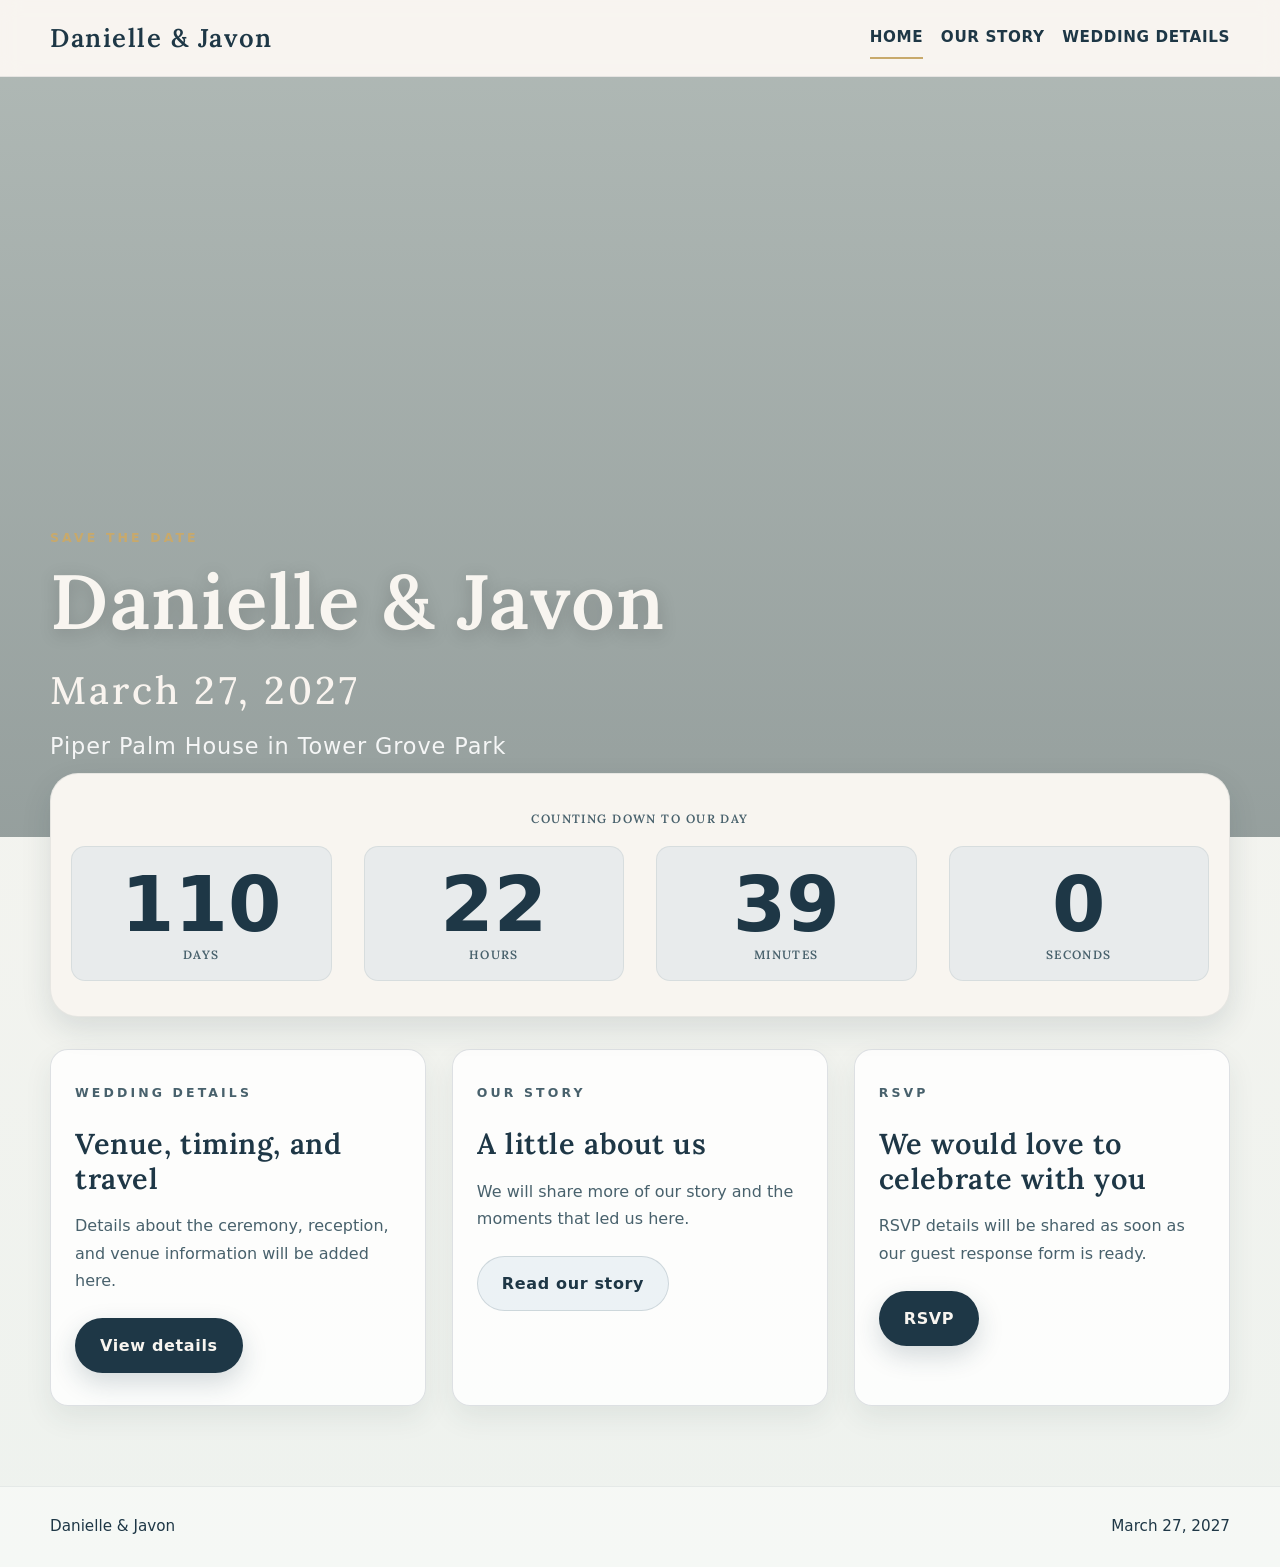
==== index.html @ af9ecaa1 "Add files via upload" ====
<!DOCTYPE html>
<html lang="en">
  <head>
    <meta charset="UTF-8" />
    <meta name="viewport" content="width=device-width, initial-scale=1.0" />
    <title>Danielle & Javon | Wedding</title>
    <meta
      name="description"
      content="Danielle and Javon are getting married on March 27, 2027 at Piper Palm House in Tower Grove Park."
    />
    <meta name="robots" content="noindex" />
    <link rel="preconnect" href="https://fonts.googleapis.com" />
    <link rel="preconnect" href="https://fonts.gstatic.com" crossorigin />
    <link href="https://fonts.googleapis.com/css2?family=Lora:wght@500;600&display=swap" rel="stylesheet" />
    <link rel="stylesheet" href="style.css" />
    <script src="script.js" defer></script>
  </head>
  <body class="home-page">
    <header class="site-header">
      <div class="container nav-wrap">
        <a class="brand" href="index.html" aria-label="Danielle and Javon home">Danielle &amp; Javon</a>
        <button class="menu-toggle" type="button" aria-expanded="false" aria-controls="site-navigation" aria-label="Open navigation menu">Menu</button>
        <nav class="site-nav" id="site-navigation" aria-label="Main navigation">
          <a href="index.html" class="nav-link active">Home</a>
          <a href="our-story.html" class="nav-link">Our Story</a>
          <a href="wedding-details.html" class="nav-link">Wedding Details</a>
        </nav>
      </div>
    </header>

    <main>
      <section class="hero-section">
        <div class="hero-image" role="img" aria-label="Couple standing together outdoors in warm natural light"></div>
        <div class="hero-content container">
          <p class="eyebrow">Save the date</p>
          <h1>Danielle &amp; Javon</h1>
          <p class="date-line">March 27, 2027</p>
          <p class="venue-line">Piper Palm House in Tower Grove Park</p>
        </div>
      </section>

      <section class="countdown-section">
        <div class="container countdown-shell">
          <p class="countdown-label">Counting down to our day</p>
          <p class="sr-only" id="countdown-description">Countdown to March 27, 2027.</p>
          <div class="countdown" data-countdown aria-describedby="countdown-description" aria-live="off"></div>
        </div>
      </section>

      <section class="feature-grid container">
        <article class="feature-card">
          <p class="eyebrow">Wedding details</p>
          <h2>Venue, timing, and travel</h2>
          <p>Details about the ceremony, reception, and venue information will be added here.</p>
          <a class="button button-primary" href="wedding-details.html">View details</a>
        </article>

        <article class="feature-card">
          <p class="eyebrow">Our story</p>
          <h2>A little about us</h2>
          <p>We will share more of our story and the moments that led us here.</p>
          <a class="button button-secondary" href="our-story.html">Read our story</a>
        </article>

        <article class="feature-card">
          <p class="eyebrow">RSVP</p>
          <h2>We would love to celebrate with you</h2>
          <p>RSVP details will be shared as soon as our guest response form is ready.</p>
          <span class="button button-primary">RSVP</span>
        </article>
      </section>
    </main>

    <footer class="site-footer">
      <div class="container footer-wrap">
        <p>Danielle &amp; Javon</p>
        <p>March 27, 2027</p>
      </div>
    </footer>
  </body>
</html>
---- style.css ----
:root {
  --color-ivory: #f8f5f0;
  --color-cream: #f3efe9;
  --color-sage: #a7b8a2;
  --color-sage-deep: #7b9279;
  --color-sky: #c9d9e7;
  --color-blue-soft: #b8cfe0;
  --color-blue-deep: #1e3746;
  --color-gold: #c8a96b;
  --color-text: #1d2f38;
  --color-text-soft: #48616c;
  --color-card: rgba(255, 255, 255, 0.82);
  --color-border: rgba(30, 55, 70, 0.14);
  --shadow-soft: 0 12px 30px rgba(28, 46, 54, 0.12);
  --shadow-card: 0 12px 28px rgba(38, 60, 70, 0.08);
  --radius-md: 18px;
  --radius-lg: 28px;
  --container: 1180px;
  --font-display: "Lora", Georgia, serif;
  --font-body: "Segoe UI", system-ui, -apple-system, BlinkMacSystemFont, Arial, sans-serif;
  --space-1: 0.5rem;
  --space-2: 1rem;
  --space-3: 1.5rem;
  --space-4: 2rem;
  --space-5: 3rem;
  --space-6: 4rem;
}

* {
  box-sizing: border-box;
}

html {
  scroll-behavior: smooth;
}

body {
  margin: 0;
  font-family: var(--font-body);
  font-weight: 400;
  background: linear-gradient(180deg, var(--color-ivory), #eef2ee 100%);
  color: var(--color-text);
  line-height: 1.7;
}

img {
  max-width: 100%;
  display: block;
}

a {
  color: inherit;
  text-decoration: none;
}

button,
input,
select,
textarea {
  font: inherit;
}

.container {
  width: min(var(--container), calc(100% - 2rem));
  margin: 0 auto;
}

.narrow {
  max-width: 760px;
}

.sr-only {
  position: absolute;
  width: 1px;
  height: 1px;
  padding: 0;
  margin: -1px;
  overflow: hidden;
  clip: rect(0, 0, 0, 0);
  white-space: nowrap;
  border: 0;
}

.site-header {
  position: sticky;
  top: 0;
  z-index: 10;
  background: rgba(248, 245, 240, 0.82);
  backdrop-filter: blur(10px);
  border-bottom: 1px solid rgba(30, 55, 70, 0.08);
}

.nav-wrap {
  display: flex;
  align-items: center;
  justify-content: space-between;
  gap: var(--space-3);
  min-height: 76px;
}

.brand {
  font-family: var(--font-display);
  font-weight: 600;
  font-size: clamp(1.2rem, 2vw, 1.7rem);
  letter-spacing: 0.06em;
  color: var(--color-blue-deep);
  white-space: nowrap;
}

.site-nav {
  display: flex;
  flex-wrap: wrap;
  justify-content: flex-end;
  gap: 0.25rem 1.1rem;
}

.menu-toggle {
  display: none;
  align-items: center;
  justify-content: center;
  min-height: 44px;
  padding: 0.55rem 0.9rem;
  border: 1px solid rgba(30, 55, 70, 0.18);
  border-radius: 10px;
  background: rgba(255, 255, 255, 0.58);
  color: var(--color-blue-deep);
  font-weight: 600;
  cursor: pointer;
}

.menu-toggle:focus-visible {
  outline: 3px solid rgba(200, 169, 107, 0.55);
  outline-offset: 2px;
}

.nav-link {
  position: relative;
  color: var(--color-blue-deep);
  font-size: 0.95rem;
  font-weight: 600;
  letter-spacing: 0.04em;
  text-transform: uppercase;
  padding: 0.35rem 0;
}

.nav-link::after {
  content: "";
  position: absolute;
  left: 0;
  bottom: -0.15rem;
  width: 100%;
  height: 2px;
  background: var(--color-gold);
  transform: scaleX(0);
  transform-origin: center;
  transition: transform 0.2s ease;
}

.nav-link:hover::after,
.nav-link:focus-visible::after,
.nav-link.active::after {
  transform: scaleX(1);
}

.home-page .hero-section {
  position: relative;
  min-height: 760px;
  display: flex;
  align-items: flex-end;
  background: #d9e1db;
  overflow: hidden;
}

.hero-image {
  position: absolute;
  inset: 0;
  background-image: linear-gradient(rgba(23, 36, 42, 0.22), rgba(23, 36, 42, 0.35)), url('images/CBC02798.jpg');
  background-size: cover;
  background-position: center 20%;
  background-repeat: no-repeat;
  transform: scale(1.02);
}

.hero-content {
  position: relative;
  z-index: 1;
  padding: 8rem 0 4.5rem;
  color: var(--color-ivory);
}

.eyebrow {
  margin: 0 0 0.8rem;
  font-size: 0.78rem;
  letter-spacing: 0.25em;
  text-transform: uppercase;
  font-weight: 600;
  color: var(--color-gold);
}

.hero-content h1,
.page-intro h1,
.details-grid h2,
.feature-card h2,
.story-copy h2,
.registry-card h2,
.party-content h2,
.faq-question {
  font-family: var(--font-display);
  letter-spacing: 0.02em;
  font-weight: 600;
}

.hero-content h1 {
  margin: 0;
  font-size: clamp(2.8rem, 6vw, 6rem);
  line-height: 1.05;
  font-weight: 600;
  text-shadow: 0 4px 18px rgba(0, 0, 0, 0.18);
}

.date-line {
  margin: 1rem 0 0.25rem;
  font-size: clamp(1.5rem, 3vw, 2.6rem);
  letter-spacing: 0.08em;
  color: #f9f4ef;
  font-family: var(--font-display);
  font-weight: 500;
}

.venue-line {
  margin: 0;
  font-size: clamp(1.05rem, 2vw, 1.4rem);
  color: rgba(255, 255, 255, 0.9);
  letter-spacing: 0.04em;
}

.countdown-section {
  position: relative;
  z-index: 2;
  margin-top: -64px;
  padding: 0 0 var(--space-4);
}

.countdown-shell {
  background: var(--color-ivory);
  border: 1px solid rgba(30, 55, 70, 0.08);
  border-radius: var(--radius-lg);
  box-shadow: var(--shadow-soft);
  padding: 2.2rem 1.25rem;
  text-align: center;
}

.countdown-label {
  margin: 0 0 1rem;
  color: var(--color-text-soft);
  font-family: var(--font-display);
  font-weight: 600;
  letter-spacing: 0.12em;
  text-transform: uppercase;
  font-size: 0.75rem;
}

.countdown {
  display: grid;
  grid-template-columns: repeat(4, minmax(0, 1fr));
  gap: clamp(1rem, 3vw, 2rem);
}

.countdown span {
  display: flex;
  flex-direction: column;
  align-items: center;
  justify-content: center;
  min-width: 0;
  padding: 1rem 0.5rem;
  border-radius: 14px;
  background: rgba(184, 207, 224, 0.25);
  border: 1px solid rgba(30, 55, 70, 0.08);
  color: var(--color-blue-deep);
}

.countdown-number {
  font-family: var(--font-body);
  font-size: clamp(3.5rem, 6vw, 5.5rem);
  font-weight: 600;
  line-height: 1.1;
}

.countdown-unit-label {
  color: var(--color-text-soft);
  font-family: var(--font-display);
  font-size: 0.75rem;
  font-weight: 600;
  letter-spacing: 0.12em;
  line-height: 1.4;
  text-transform: uppercase;
}

.feature-grid,
.registry-grid,
.details-grid,
.party-grid {
  display: grid;
  gap: 1.6rem;
}

.feature-grid {
  grid-template-columns: repeat(3, minmax(0, 1fr));
  padding: 0 0 5rem;
}

.feature-card,
.detail-card,
.registry-card,
.party-card,
.story-photo-card,
.form-shell,
.faq-shell {
  background: var(--color-card);
  border: 1px solid var(--color-border);
  border-radius: var(--radius-md);
  box-shadow: var(--shadow-card);
}

.feature-card {
  padding: 2rem 1.5rem;
}

.feature-card h2 {
  margin: 0 0 1rem;
  font-size: clamp(1.8rem, 2vw, 2.3rem);
  line-height: 1.2;
  color: var(--color-blue-deep);
}

.feature-card p {
  margin: 0 0 1.5rem;
  color: var(--color-text-soft);
}

.button {
  display: inline-flex;
  align-items: center;
  justify-content: center;
  min-height: 48px;
  padding: 0.8rem 1.5rem;
  border-radius: 999px;
  border: 1px solid transparent;
  font-weight: 600;
  letter-spacing: 0.04em;
  transition: transform 0.2s ease, box-shadow 0.2s ease;
}

.button:hover,
.button:focus-visible {
  transform: translateY(-1px);
}

.button-primary {
  background: var(--color-blue-deep);
  color: var(--color-ivory);
  box-shadow: 0 10px 26px rgba(30, 55, 70, 0.18);
}

.button-secondary {
  background: rgba(184, 207, 224, 0.24);
  border-color: rgba(30, 55, 70, 0.15);
  color: var(--color-blue-deep);
}

.page-intro {
  padding: 5rem 0 2rem;
  text-align: center;
}

.intro-compact {
  padding-top: 4rem;
}

.page-intro h1 {
  margin: 0;
  color: var(--color-blue-deep);
  font-size: clamp(2.4rem, 5vw, 4.5rem);
  line-height: 1.1;
}

.content-section {
  padding: 0 0 4rem;
}

.story-layout {
  display: grid;
  grid-template-columns: 1.1fr 1.4fr;
  gap: 2rem;
  align-items: start;
}

.story-copy {
  padding: 2rem 1.5rem;
  background: var(--color-card);
  border: 1px solid var(--color-border);
  border-radius: var(--radius-md);
  box-shadow: var(--shadow-card);
}

.story-copy p {
  margin: 0 0 1.2rem;
  color: var(--color-text-soft);
  font-size: 1.05rem;
}

.story-photo-stack {
  display: grid;
  grid-template-columns: 1fr 0.9fr;
  gap: 1rem;
}

.story-photo-card {
  overflow: hidden;
  min-height: 220px;
}

.story-photo-large {
  grid-column: 1 / -1;
  min-height: 360px;
}

.story-photo-card img {
  width: 100%;
  height: 100%;
  object-fit: cover;
}

.details-grid {
  grid-template-columns: repeat(2, minmax(0, 1fr));
}

.detail-card {
  padding: 2rem 1.5rem;
}

.detail-card-wide {
  grid-column: span 2;
}

.detail-label {
  margin: 0 0 0.8rem;
  color: var(--color-gold);
  font-size: 0.72rem;
  letter-spacing: 0.18em;
  text-transform: uppercase;
  font-weight: 600;
}

.schedule-list {
  display: grid;
  gap: 0.35rem;
  margin: 0;
  padding: 0;
  list-style: none;
}

.schedule-list li {
  display: grid;
  grid-template-columns: 5.4rem minmax(0, 1fr);
  gap: 0.75rem;
}

.schedule-time {
  display: inline-block;
  margin: 0;
}

.detail-card .schedule-note {
  margin: 0.8rem 0 0;
  font-size: 0.9rem;
}

.detail-card h2,
.registry-card h2,
.party-content h2 {
  margin: 0 0 0.8rem;
  color: var(--color-blue-deep);
  font-size: clamp(1.6rem, 2vw, 2.2rem);
}

.detail-card p,
.registry-card p,
.party-content p,
.form-note p {
  margin: 0;
  color: var(--color-text-soft);
}

.party-grid {
  grid-template-columns: repeat(3, minmax(0, 1fr));
}

.party-card {
  overflow: hidden;
}

.party-photo-wrap {
  height: 330px;
  background: #dfe7e0;
}

.party-photo-wrap img {
  width: 100%;
  height: 100%;
  object-fit: cover;
  object-position: center;
}

.party-content {
  padding: 1.4rem 1.2rem 1.5rem;
}

.role {
  margin: 0 0 0.75rem;
  color: var(--color-gold);
  font-weight: 600;
  letter-spacing: 0.08em;
  text-transform: uppercase;
  font-size: 0.75rem;
}

.gallery-grid {
  display: grid;
  grid-template-columns: repeat(12, minmax(0, 1fr));
  gap: 1rem;
}

.gallery-item {
  margin: 0;
  overflow: hidden;
  border-radius: var(--radius-md);
  box-shadow: var(--shadow-card);
  background: #dfeae0;
}

.gallery-item img {
  width: 100%;
  height: 100%;
  object-fit: cover;
  display: block;
}

.gallery-landscape {
  grid-column: span 7;
  min-height: 280px;
}

.gallery-portrait {
  grid-column: span 5;
  min-height: 420px;
}

.registry-grid {
  grid-template-columns: repeat(3, minmax(0, 1fr));
}

.registry-card {
  padding: 2rem 1.5rem;
  display: flex;
  flex-direction: column;
  gap: 1rem;
}

.form-shell,
.faq-shell {
  max-width: 760px;
  margin: 0 auto;
  padding: 2rem 1.5rem;
}

.form-note {
  margin-bottom: 1.5rem;
  padding: 1rem 1.1rem;
  border-left: 3px solid var(--color-gold);
  background: rgba(200, 169, 107, 0.08);
  border-radius: 10px;
}

.rsvp-form {
  display: grid;
  gap: 1.2rem;
}

.form-row {
  display: grid;
  gap: 0.5rem;
}

.form-row label {
  font-weight: 400;
  color: var(--color-blue-deep);
}

.form-row input,
.form-row select,
.form-row textarea {
  width: 100%;
  padding: 0.9rem 1rem;
  border: 1px solid rgba(30, 55, 70, 0.2);
  border-radius: 12px;
  background: rgba(255, 255, 255, 0.8);
  color: var(--color-text);
}

.form-row input:disabled,
.form-row select:disabled,
.form-row textarea:disabled {
  cursor: not-allowed;
  background: rgba(230, 234, 236, 0.55);
  color: rgba(29, 47, 56, 0.7);
}

.faq-list {
  display: grid;
  gap: 0.8rem;
}

.faq-item {
  border: 1px solid rgba(30, 55, 70, 0.1);
  border-radius: 14px;
  background: rgba(255, 255, 255, 0.58);
  overflow: hidden;
}

.faq-question {
  width: 100%;
  padding: 1.1rem 1.2rem;
  border: 0;
  background: transparent;
  text-align: left;
  font-size: 1.1rem;
  color: var(--color-blue-deep);
  cursor: pointer;
  display: flex;
  align-items: center;
  justify-content: space-between;
  gap: 1rem;
}

.faq-question::after {
  content: "+";
  font-size: 1.5rem;
  color: var(--color-gold);
}

.faq-item.open .faq-question::after {
  content: "−";
}

.faq-answer {
  max-height: 0;
  overflow: hidden;
  transition: max-height 0.25s ease;
}

.faq-answer p {
  margin: 0;
  padding: 0 1.2rem 1.1rem;
  color: var(--color-text-soft);
}

.faq-item.open .faq-answer {
  max-height: 200px;
}

.site-footer {
  border-top: 1px solid rgba(30, 55, 70, 0.08);
  background: rgba(255, 255, 255, 0.4);
  color: var(--color-blue-deep);
}

.footer-wrap {
  display: flex;
  justify-content: space-between;
  align-items: center;
  gap: 1rem;
  min-height: 80px;
  font-size: 0.95rem;
}

@media (max-width: 900px) {
  .feature-grid,
  .details-grid,
  .party-grid,
  .registry-grid,
  .story-layout {
    grid-template-columns: 1fr;
  }

  .detail-card-wide {
    grid-column: span 1;
  }

  .home-page .hero-section {
    min-height: 620px;
  }

  .gallery-landscape,
  .gallery-portrait {
    grid-column: span 12;
    min-height: 280px;
  }
}

@media (max-width: 700px) {
  .site-header {
    position: static;
  }

  .nav-wrap {
    flex-direction: row;
    flex-wrap: wrap;
    justify-content: space-between;
    padding: 1rem 0 1.2rem;
  }

  .menu-toggle {
    display: inline-flex;
  }

  .site-nav {
    display: none;
    flex-direction: column;
    align-items: stretch;
    width: 100%;
    gap: 0.15rem;
    padding-top: 0.8rem;
  }

  .site-nav.is-open {
    display: flex;
  }

  .nav-link {
    padding: 0.5rem 0;
    text-align: center;
  }

  .hero-content {
    padding-top: 6rem;
  }

  .hero-content h1 {
    font-size: clamp(2.35rem, 11vw, 3.2rem);
  }

  .countdown-section {
    margin-top: -32px;
  }

  .countdown {
    grid-template-columns: repeat(2, minmax(0, 1fr));
    gap: 0.7rem;
  }

  .countdown span {
    width: 100%;
    padding: 0.75rem 0.25rem;
  }

  .countdown-number {
    font-size: clamp(2.4rem, 13vw, 3.5rem);
  }

  .story-photo-stack {
    grid-template-columns: 1fr;
  }

  .footer-wrap {
    flex-direction: column;
    justify-content: center;
    text-align: center;
    padding: 1rem 0;
  }
}
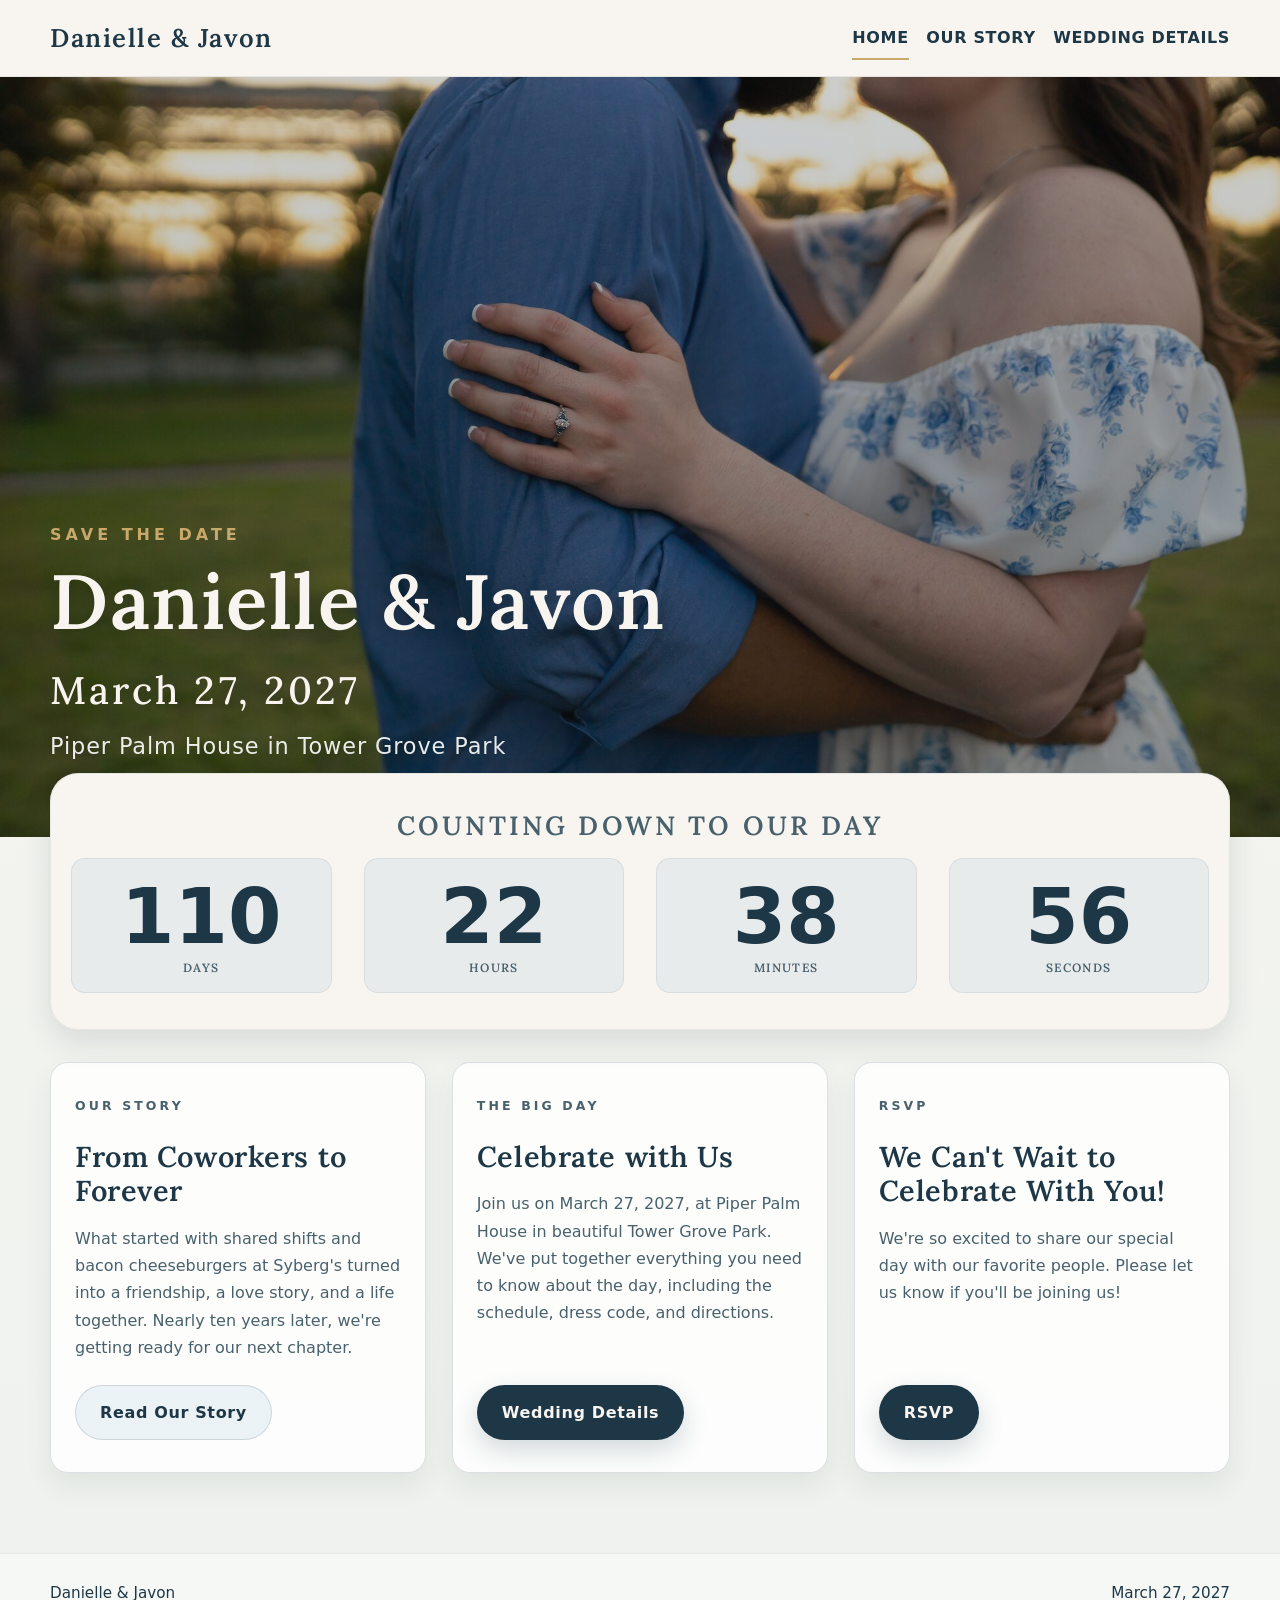
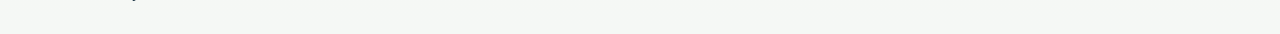
==== commit 8afb1953: "Update wedding website - homepage and details" ====
--- a/index.html
+++ b/index.html
@@ -32,7 +32,7 @@
       <section class="hero-section">
         <div class="hero-image" role="img" aria-label="Couple standing together outdoors in warm natural light"></div>
         <div class="hero-content container">
-          <p class="eyebrow">Save the date</p>
+          <p class="eyebrow">Save the Date</p>
           <h1>Danielle &amp; Javon</h1>
           <p class="date-line">March 27, 2027</p>
           <p class="venue-line">Piper Palm House in Tower Grove Park</p>
@@ -41,7 +41,7 @@
 
       <section class="countdown-section">
         <div class="container countdown-shell">
-          <p class="countdown-label">Counting down to our day</p>
+          <p class="countdown-label">Counting Down to Our Day</p>
           <p class="sr-only" id="countdown-description">Countdown to March 27, 2027.</p>
           <div class="countdown" data-countdown aria-describedby="countdown-description" aria-live="off"></div>
         </div>
@@ -49,23 +49,23 @@
 
       <section class="feature-grid container">
         <article class="feature-card">
-          <p class="eyebrow">Wedding details</p>
-          <h2>Venue, timing, and travel</h2>
-          <p>Details about the ceremony, reception, and venue information will be added here.</p>
-          <a class="button button-primary" href="wedding-details.html">View details</a>
+          <p class="eyebrow">Our Story</p>
+          <h2>From Coworkers to Forever</h2>
+          <p>What started with shared shifts and bacon cheeseburgers at Syberg's turned into a friendship, a love story, and a life together. Nearly ten years later, we're getting ready for our next chapter.</p>
+          <a class="button button-secondary" href="our-story.html">Read Our Story</a>
         </article>
 
         <article class="feature-card">
-          <p class="eyebrow">Our story</p>
-          <h2>A little about us</h2>
-          <p>We will share more of our story and the moments that led us here.</p>
-          <a class="button button-secondary" href="our-story.html">Read our story</a>
+          <p class="eyebrow">The Big Day</p>
+          <h2>Celebrate with Us</h2>
+          <p>Join us on March 27, 2027, at Piper Palm House in beautiful Tower Grove Park. We've put together everything you need to know about the day, including the schedule, dress code, and directions.</p>
+          <a class="button button-primary" href="wedding-details.html">Wedding Details</a>
         </article>
 
         <article class="feature-card">
           <p class="eyebrow">RSVP</p>
-          <h2>We would love to celebrate with you</h2>
-          <p>RSVP details will be shared as soon as our guest response form is ready.</p>
+          <h2>We Can't Wait to Celebrate With You!</h2>
+          <p>We're so excited to share our special day with our favorite people. Please let us know if you'll be joining us!</p>
           <span class="button button-primary">RSVP</span>
         </article>
       </section>
--- a/style.css
+++ b/style.css
@@ -101,7 +101,7 @@
 .brand {
   font-family: var(--font-display);
   font-weight: 600;
-  font-size: clamp(1.2rem, 2vw, 1.7rem);
+  font-size: clamp(1.3rem, 2vw, 1.8rem);
   letter-spacing: 0.06em;
   color: var(--color-blue-deep);
   white-space: nowrap;
@@ -136,7 +136,7 @@
 .nav-link {
   position: relative;
   color: var(--color-blue-deep);
-  font-size: 0.95rem;
+  font-size: 1rem;
   font-weight: 600;
   letter-spacing: 0.04em;
   text-transform: uppercase;
@@ -197,6 +197,10 @@
   color: var(--color-gold);
 }
 
+.hero-content .eyebrow {
+  font-size: 1rem;
+}
+
 .hero-content h1,
 .page-intro h1,
 .details-grid h2,
@@ -237,7 +241,8 @@
 .countdown-section {
   position: relative;
   z-index: 2;
-  margin-top: -64px;
+  transform: translateY(-64px);
+  margin-bottom: -64px;
   padding: 0 0 var(--space-4);
 }
 
@@ -257,7 +262,8 @@
   font-weight: 600;
   letter-spacing: 0.12em;
   text-transform: uppercase;
-  font-size: 0.75rem;
+  font-size: clamp(1.25rem, 2.4vw, 1.65rem);
+  line-height: 1.25;
 }
 
 .countdown {
@@ -326,6 +332,16 @@
   padding: 2rem 1.5rem;
 }
 
+.home-page .feature-card {
+  display: flex;
+  flex-direction: column;
+}
+
+.home-page .feature-card .button {
+  align-self: flex-start;
+  margin-top: auto;
+}
+
 .feature-card h2 {
   margin: 0 0 1rem;
   font-size: clamp(1.8rem, 2vw, 2.3rem);
@@ -377,6 +393,11 @@
   padding-top: 4rem;
 }
 
+.page-details .page-intro .eyebrow {
+  margin-bottom: 0.65rem;
+  font-size: 0.9rem;
+}
+
 .page-intro h1 {
   margin: 0;
   color: var(--color-blue-deep);
@@ -437,6 +458,33 @@
 
 .detail-card {
   padding: 2rem 1.5rem;
+}
+
+.page-details .venue-card {
+  display: grid;
+  grid-template-columns: minmax(0, 1fr) minmax(0, 0.95fr);
+  align-items: center;
+  gap: 1rem 2.5rem;
+  padding: 1.5rem clamp(1.5rem, 3vw, 2.5rem);
+}
+
+.page-details .venue-card > .detail-label {
+  grid-column: 1 / -1;
+  margin-bottom: 0;
+}
+
+.page-details .venue-copy .button {
+  margin-top: 1.2rem;
+}
+
+.page-details .venue-photo {
+  display: block;
+  width: 100%;
+  height: auto;
+  max-height: 340px;
+  border-radius: var(--radius-md);
+  background: var(--color-cream);
+  object-fit: contain;
 }
 
 .detail-card-wide {
@@ -742,6 +790,19 @@
     text-align: center;
   }
 
+  .page-details .venue-card {
+    grid-template-columns: 1fr;
+    gap: 1rem;
+  }
+
+  .page-details .venue-card > .detail-label {
+    grid-column: auto;
+  }
+
+  .page-details .venue-photo {
+    max-height: 320px;
+  }
+
   .hero-content {
     padding-top: 6rem;
   }
@@ -751,7 +812,8 @@
   }
 
   .countdown-section {
-    margin-top: -32px;
+    transform: translateY(-32px);
+    margin-bottom: -32px;
   }
 
   .countdown {
